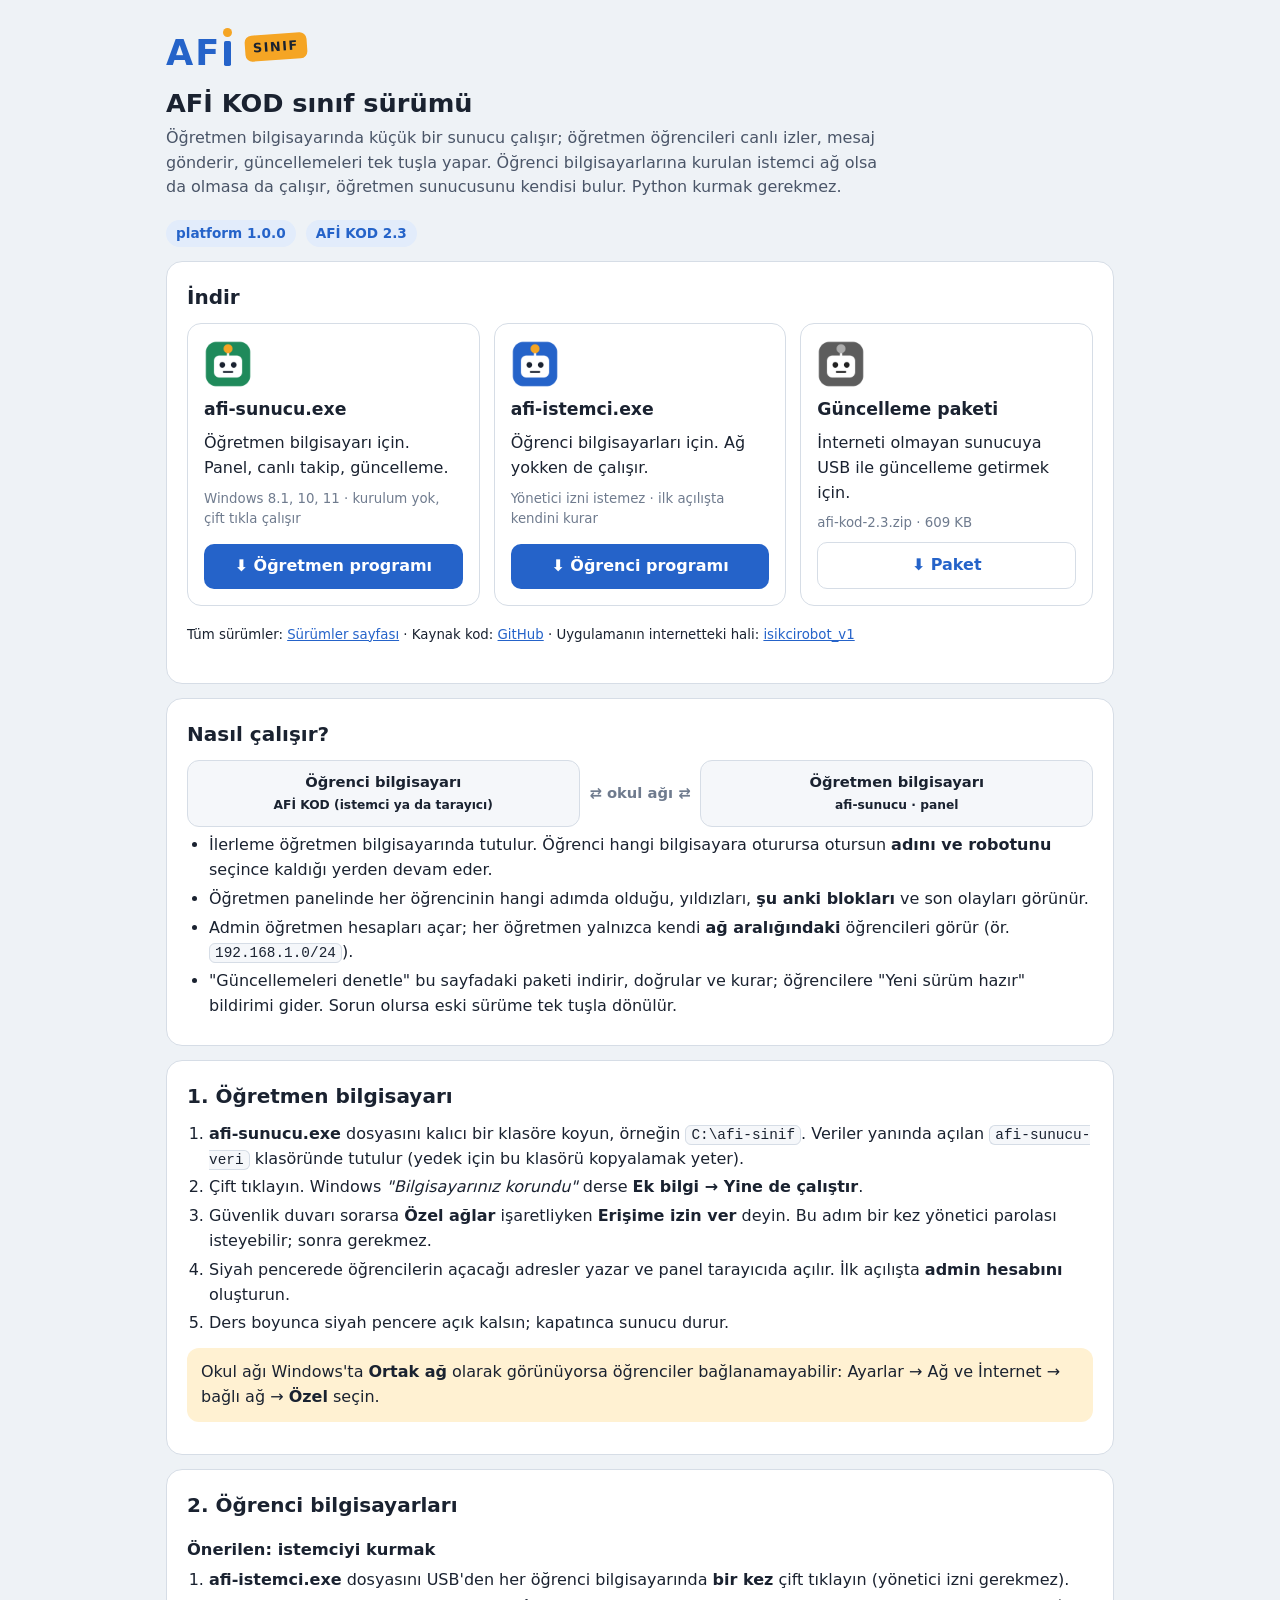
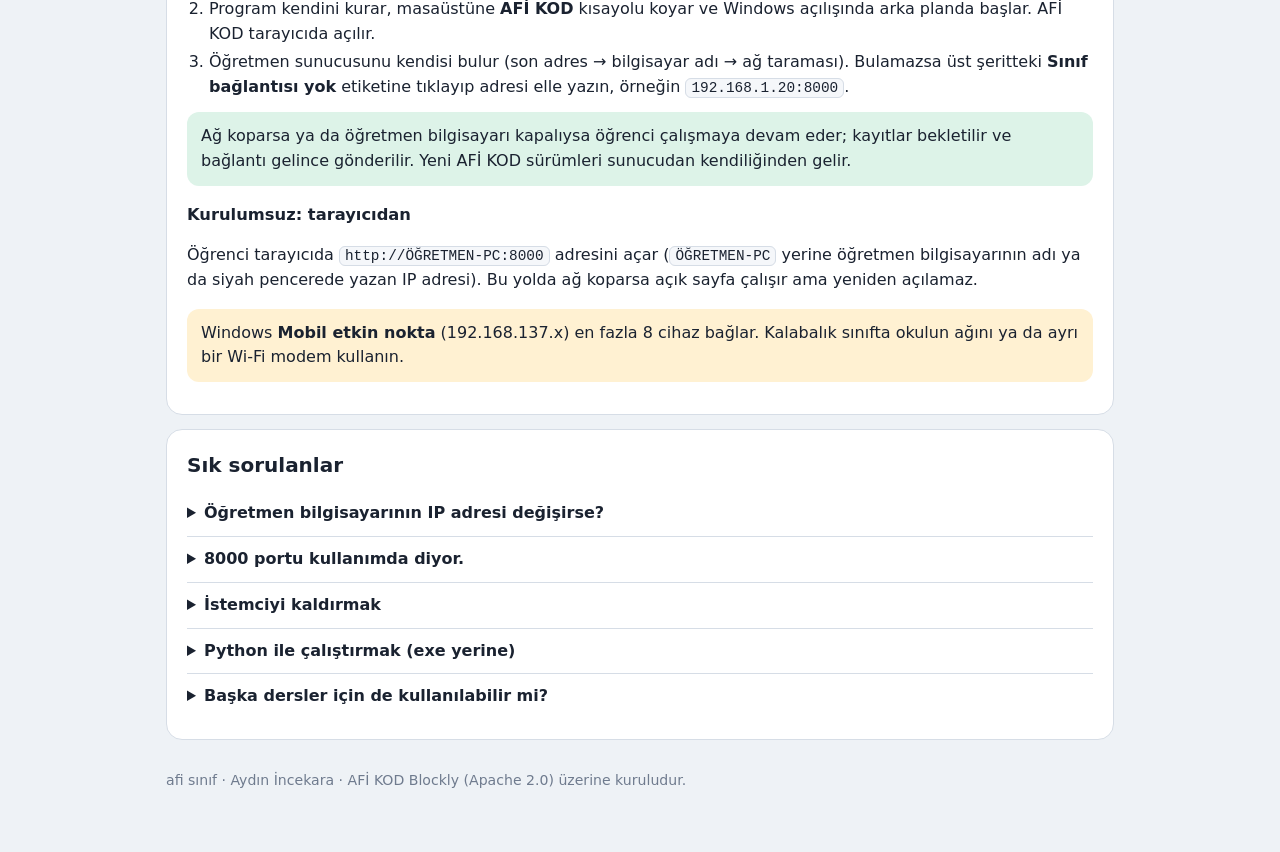
==== index.html @ 8326dc74 "afi sınıf 1.0.0: öğretmen sunucusu, öğrenci istemcisi, panel, güncelleme zinciri, exe üretimi - Sunu" ====
<!doctype html>
<html lang="tr">
<head>
<meta charset="utf-8">
<meta name="viewport" content="width=device-width,initial-scale=1">
<title>AFİ Sınıf</title>
<meta name="description" content="AFİ KOD sınıf sürümü: öğretmen bilgisayarında sunucu, öğrenci bilgisayarlarında istemci.">
<link rel="icon" href="tools/ikon/afi-istemci.png">
<style>
:root{--bg:#EEF2F6;--panel:#FFFFFF;--panel-2:#F5F7FA;--line:#D6DDE6;--ink:#1A2230;--ink-2:#4A5568;--ink-3:#6F7B8E;--accent:#2563C9;--accent-soft:#E2ECFB;--ok:#1F8A5B;--ok-soft:#DDF3E8;--lamp:#F5A524;--lamp-soft:#FFF1D2;
  --f:"Segoe UI","Nunito",system-ui,-apple-system,sans-serif;--mono:Consolas,ui-monospace,monospace;color-scheme:light}
@media (prefers-color-scheme:dark){:root:not([data-theme="light"]){--bg:#0F151E;--panel:#171F2B;--panel-2:#1D2735;--line:#2B3747;--ink:#E7EDF5;--ink-2:#B3BFCE;--ink-3:#8E9BB0;--accent:#6EA2F7;--accent-soft:#1E2E48;--ok:#4CC38A;--ok-soft:#173528;--lamp:#FFB938;--lamp-soft:#3A2F17;color-scheme:dark}}
*{box-sizing:border-box}
body{margin:0;background:var(--bg);color:var(--ink);font-family:var(--f);font-size:16px;line-height:1.55}
a{color:var(--accent)}
main{max-width:980px;margin:0 auto;padding:24px 16px 60px}
header{display:flex;align-items:center;gap:14px;flex-wrap:wrap;margin-bottom:8px}
.logo{font-weight:900;font-size:2.2rem;letter-spacing:.06em;color:var(--accent);line-height:1;display:inline-flex;align-items:flex-end;padding-top:.3em}
.logo .i{position:relative;display:inline-block;width:.19em;height:.71em;margin-left:.07em;border-radius:.05em;background:var(--accent);margin-bottom:.12em}
.logo .nokta{position:absolute;left:50%;top:-.36em;width:.27em;height:.27em;margin-left:-.135em;border-radius:50%;background:var(--lamp)}
.etiket{background:var(--lamp);color:#1A2230;border-radius:7px;padding:3px 8px;font-weight:900;font-size:.8rem;letter-spacing:.12em;transform:rotate(-4deg)}
h1{font-size:1.6rem;margin:18px 0 6px;line-height:1.25} h2{font-size:1.25rem;margin:0 0 10px} h3{font-size:1.02rem;margin:16px 0 6px}
.giris{color:var(--ink-2);max-width:720px;margin:0 0 20px}
.kart{background:var(--panel);border:1px solid var(--line);border-radius:16px;padding:20px;margin:14px 0;min-width:0}
.izgara{display:grid;grid-template-columns:repeat(auto-fit,minmax(260px,1fr));gap:14px}
.indir{display:flex;flex-direction:column;gap:8px;border:1px solid var(--line);border-radius:14px;padding:16px;background:var(--panel)}
.indir img{width:48px;height:48px}
.indir b{font-size:1.08rem}
.indir small{color:var(--ink-3)}
.dugme{display:inline-flex;align-items:center;justify-content:center;gap:6px;margin-top:auto;padding:10px 14px;border-radius:10px;background:var(--accent);color:#fff;font-weight:800;text-decoration:none}
.dugme.ince{background:transparent;color:var(--accent);border:1px solid var(--line)}
ol,ul{padding-left:22px;margin:6px 0} li{margin:4px 0}
code,kbd{font-family:var(--mono);font-size:.9em;background:var(--panel-2);border:1px solid var(--line);border-radius:6px;padding:1px 5px;overflow-wrap:anywhere}
.not{background:var(--lamp-soft);border-radius:12px;padding:12px 14px;margin:12px 0}
.ok{background:var(--ok-soft);border-radius:12px;padding:12px 14px;margin:12px 0}
.surumler{display:flex;gap:10px;flex-wrap:wrap;margin:6px 0 0}
.hap{border-radius:999px;padding:3px 10px;font-size:.85rem;font-weight:800;background:var(--accent-soft);color:var(--accent)}
.sema{display:grid;grid-template-columns:1fr auto 1fr;gap:10px;align-items:center;text-align:center;font-weight:700;font-size:.92rem}
.sema div{border:1px solid var(--line);border-radius:12px;padding:10px;background:var(--panel-2)}
.sema span{color:var(--ink-3)}
@media (max-width:620px){.sema{grid-template-columns:1fr}.sema span{transform:rotate(90deg)}}
details{border-top:1px solid var(--line);padding:10px 0} details:first-of-type{border-top:0} summary{cursor:pointer;font-weight:800}
footer{color:var(--ink-3);font-size:.88rem;margin-top:30px}
</style>
</head>
<body>
<main>
  <header><span class="logo" aria-label="AFİ">AF<span class="i"><span class="nokta"></span></span></span><span class="etiket">SINIF</span></header>
  <h1>AFİ KOD sınıf sürümü</h1>
  <p class="giris">Öğretmen bilgisayarında küçük bir sunucu çalışır; öğretmen öğrencileri canlı izler, mesaj gönderir, güncellemeleri tek tuşla yapar. Öğrenci bilgisayarlarına kurulan istemci ağ olsa da olmasa da çalışır, öğretmen sunucusunu kendisi bulur. Python kurmak gerekmez.</p>
  <div class="surumler" id="surumler"></div>

  <section class="kart">
    <h2>İndir</h2>
    <div class="izgara">
      <div class="indir"><img src="tools/ikon/afi-sunucu.png" alt=""><b>afi-sunucu.exe</b><span>Öğretmen bilgisayarı için. Panel, canlı takip, güncelleme.</span><small>Windows 8.1, 10, 11 · kurulum yok, çift tıkla çalışır</small>
        <a class="dugme" href="https://github.com/aydinincekara/isikcirobot_offline/releases/latest/download/afi-sunucu.exe">⬇ Öğretmen programı</a></div>
      <div class="indir"><img src="tools/ikon/afi-istemci.png" alt=""><b>afi-istemci.exe</b><span>Öğrenci bilgisayarları için. Ağ yokken de çalışır.</span><small>Yönetici izni istemez · ilk açılışta kendini kurar</small>
        <a class="dugme" href="https://github.com/aydinincekara/isikcirobot_offline/releases/latest/download/afi-istemci.exe">⬇ Öğrenci programı</a></div>
      <div class="indir"><img src="tools/ikon/afi-istemci.png" alt="" style="filter:grayscale(1)"><b>Güncelleme paketi</b><span>İnterneti olmayan sunucuya USB ile güncelleme getirmek için.</span><small id="paketBilgi">afi-kod paketi (.zip)</small>
        <a class="dugme ince" id="paketLink" href="version.json">⬇ Paket</a></div>
    </div>
    <p><small>Tüm sürümler: <a href="https://github.com/aydinincekara/isikcirobot_offline/releases">Sürümler sayfası</a> · Kaynak kod: <a href="https://github.com/aydinincekara/isikcirobot_offline">GitHub</a> · Uygulamanın internetteki hali: <a href="https://aydinincekara.github.io/isikcirobot_v1/">isikcirobot_v1</a></small></p>
  </section>

  <section class="kart">
    <h2>Nasıl çalışır?</h2>
    <div class="sema">
      <div>Öğrenci bilgisayarı<br><small>AFİ KOD (istemci ya da tarayıcı)</small></div><span>⇄ okul ağı ⇄</span><div>Öğretmen bilgisayarı<br><small>afi-sunucu · panel</small></div>
    </div>
    <ul>
      <li>İlerleme öğretmen bilgisayarında tutulur. Öğrenci hangi bilgisayara oturursa otursun <b>adını ve robotunu</b> seçince kaldığı yerden devam eder.</li>
      <li>Öğretmen panelinde her öğrencinin hangi adımda olduğu, yıldızları, <b>şu anki blokları</b> ve son olayları görünür.</li>
      <li>Admin öğretmen hesapları açar; her öğretmen yalnızca kendi <b>ağ aralığındaki</b> öğrencileri görür (ör. <code>192.168.1.0/24</code>).</li>
      <li>"Güncellemeleri denetle" bu sayfadaki paketi indirir, doğrular ve kurar; öğrencilere "Yeni sürüm hazır" bildirimi gider. Sorun olursa eski sürüme tek tuşla dönülür.</li>
    </ul>
  </section>

  <section class="kart">
    <h2>1. Öğretmen bilgisayarı</h2>
    <ol>
      <li><b>afi-sunucu.exe</b> dosyasını kalıcı bir klasöre koyun, örneğin <code>C:\afi-sinif</code>. Veriler yanında açılan <code>afi-sunucu-veri</code> klasöründe tutulur (yedek için bu klasörü kopyalamak yeter).</li>
      <li>Çift tıklayın. Windows <i>"Bilgisayarınız korundu"</i> derse <b>Ek bilgi → Yine de çalıştır</b>.</li>
      <li>Güvenlik duvarı sorarsa <b>Özel ağlar</b> işaretliyken <b>Erişime izin ver</b> deyin. Bu adım bir kez yönetici parolası isteyebilir; sonra gerekmez.</li>
      <li>Siyah pencerede öğrencilerin açacağı adresler yazar ve panel tarayıcıda açılır. İlk açılışta <b>admin hesabını</b> oluşturun.</li>
      <li>Ders boyunca siyah pencere açık kalsın; kapatınca sunucu durur.</li>
    </ol>
    <div class="not">Okul ağı Windows'ta <b>Ortak ağ</b> olarak görünüyorsa öğrenciler bağlanamayabilir: Ayarlar → Ağ ve İnternet → bağlı ağ → <b>Özel</b> seçin.</div>
  </section>

  <section class="kart">
    <h2>2. Öğrenci bilgisayarları</h2>
    <h3>Önerilen: istemciyi kurmak</h3>
    <ol>
      <li><b>afi-istemci.exe</b> dosyasını USB'den her öğrenci bilgisayarında <b>bir kez</b> çift tıklayın (yönetici izni gerekmez).</li>
      <li>Program kendini kurar, masaüstüne <b>AFİ KOD</b> kısayolu koyar ve Windows açılışında arka planda başlar. AFİ KOD tarayıcıda açılır.</li>
      <li>Öğretmen sunucusunu kendisi bulur (son adres → bilgisayar adı → ağ taraması). Bulamazsa üst şeritteki <b>Sınıf bağlantısı yok</b> etiketine tıklayıp adresi elle yazın, örneğin <code>192.168.1.20:8000</code>.</li>
    </ol>
    <div class="ok">Ağ koparsa ya da öğretmen bilgisayarı kapalıysa öğrenci çalışmaya devam eder; kayıtlar bekletilir ve bağlantı gelince gönderilir. Yeni AFİ KOD sürümleri sunucudan kendiliğinden gelir.</div>
    <h3>Kurulumsuz: tarayıcıdan</h3>
    <p>Öğrenci tarayıcıda <code>http://ÖĞRETMEN-PC:8000</code> adresini açar (<code>ÖĞRETMEN-PC</code> yerine öğretmen bilgisayarının adı ya da siyah pencerede yazan IP adresi). Bu yolda ağ koparsa açık sayfa çalışır ama yeniden açılamaz.</p>
    <div class="not">Windows <b>Mobil etkin nokta</b> (192.168.137.x) en fazla 8 cihaz bağlar. Kalabalık sınıfta okulun ağını ya da ayrı bir Wi-Fi modem kullanın.</div>
  </section>

  <section class="kart">
    <h2>Sık sorulanlar</h2>
    <details><summary>Öğretmen bilgisayarının IP adresi değişirse?</summary><p>İstemci sunucuyu bilgisayar adından ve ağ taramasıyla yeniden bulur. Tarayıcıdan bağlananlar için siyah pencerenin en altında bilgisayar adıyla yazılan adres değişmez.</p></details>
    <details><summary>8000 portu kullanımda diyor.</summary><p>Sunucu zaten açık olabilir. Başka port için Komut İstemi'nde (yönetici gerekmez) program klasöründe: <code>afi-sunucu.exe --port 8001</code></p></details>
    <details><summary>İstemciyi kaldırmak</summary><p>Masaüstündeki <b>AFİ KOD</b> kısayolunu ve Başlangıç klasöründeki (<kbd>Win</kbd>+<kbd>R</kbd> → <code>shell:startup</code>) <b>afi istemci</b> kısayolunu silin, bilgisayarı yeniden başlatın, sonra <code>%LOCALAPPDATA%\afi-sinif</code> klasörünü silin.</p></details>
    <details><summary>Python ile çalıştırmak (exe yerine)</summary><p>Python 3.8 veya yenisi gerekir. Kaynak kodu <a href="https://github.com/aydinincekara/isikcirobot_offline/archive/refs/heads/main.zip">zip olarak indirip</a> ayıklayın. Klasörde Komut İstemi açıp komutları <b>teker teker</b> yazın: <code>python --version</code> (sürümü gösterir; görünmezse <code>py --version</code> deneyin), ardından öğretmen bilgisayarında <code>python afi-sunucu.py</code>, öğrenci bilgisayarında <code>python afi-istemci.py</code>. Yönetici izni gerekmez.</p></details>
    <details><summary>Başka dersler için de kullanılabilir mi?</summary><p>Evet. Sunucu ve istemci "uygulama paketi" mantığıyla çalışır: her ders ayrı bir paket (zip + <code>afi-paket.json</code>) olarak eklenir ve aynı panelden izlenir.</p></details>
  </section>
  <footer>afi sınıf · Aydın İncekara · AFİ KOD Blockly (Apache 2.0) üzerine kuruludur.</footer>
</main>
<script>
fetch('version.json', { cache: 'no-store' }).then(function (r) { return r.json(); }).then(function (v) {
  var k = document.getElementById('surumler'), h = '';
  if (v.platform) h += '<span class="hap">platform ' + v.platform.surum + '</span>';
  Object.keys(v.uygulamalar || {}).forEach(function (a) { var u = v.uygulamalar[a]; h += '<span class="hap">' + u.ad + ' ' + u.surum + '</span>'; });
  k.innerHTML = h;
  var u = (v.uygulamalar || {})['afi-kod'];
  if (u) { document.getElementById('paketLink').href = u.zip; document.getElementById('paketBilgi').textContent = 'afi-kod-' + u.surum + '.zip · ' + Math.round(u.boyut / 1024) + ' KB'; }
}).catch(function () {});
</script>
</body>
</html>
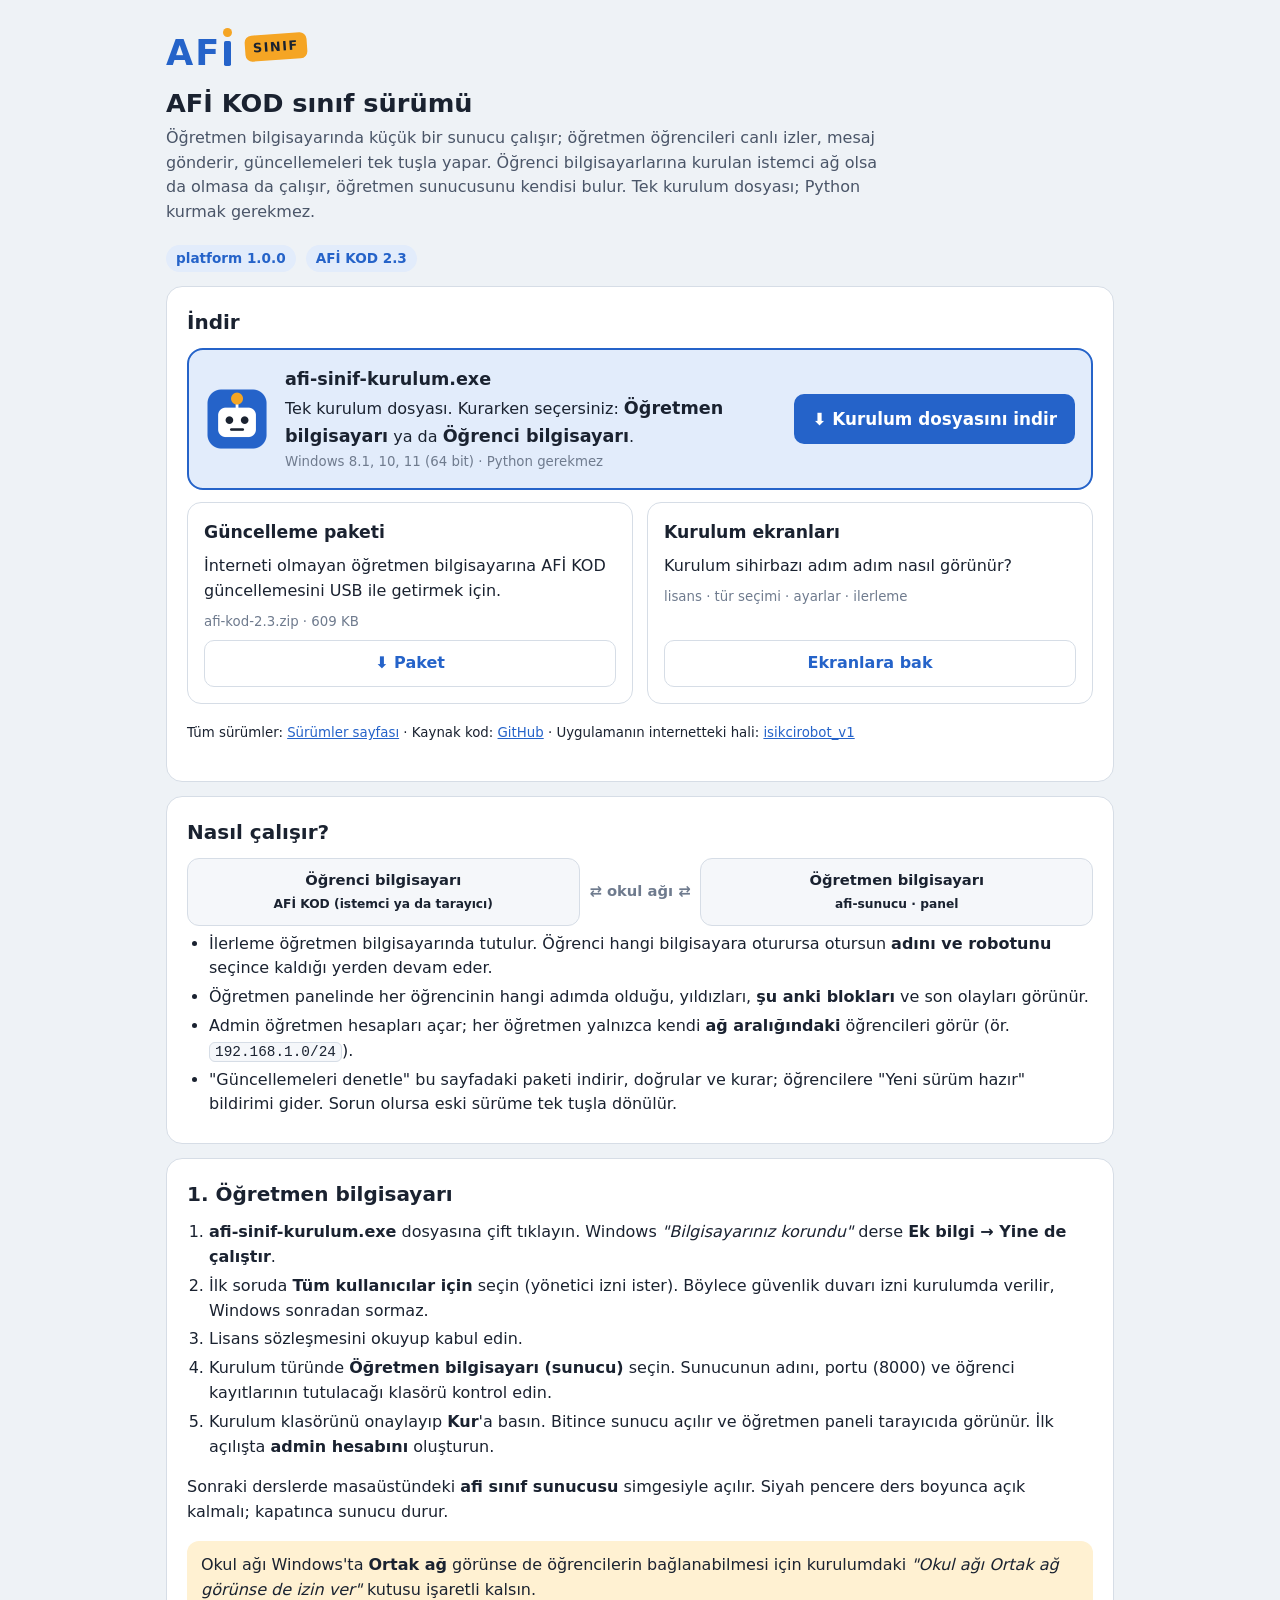
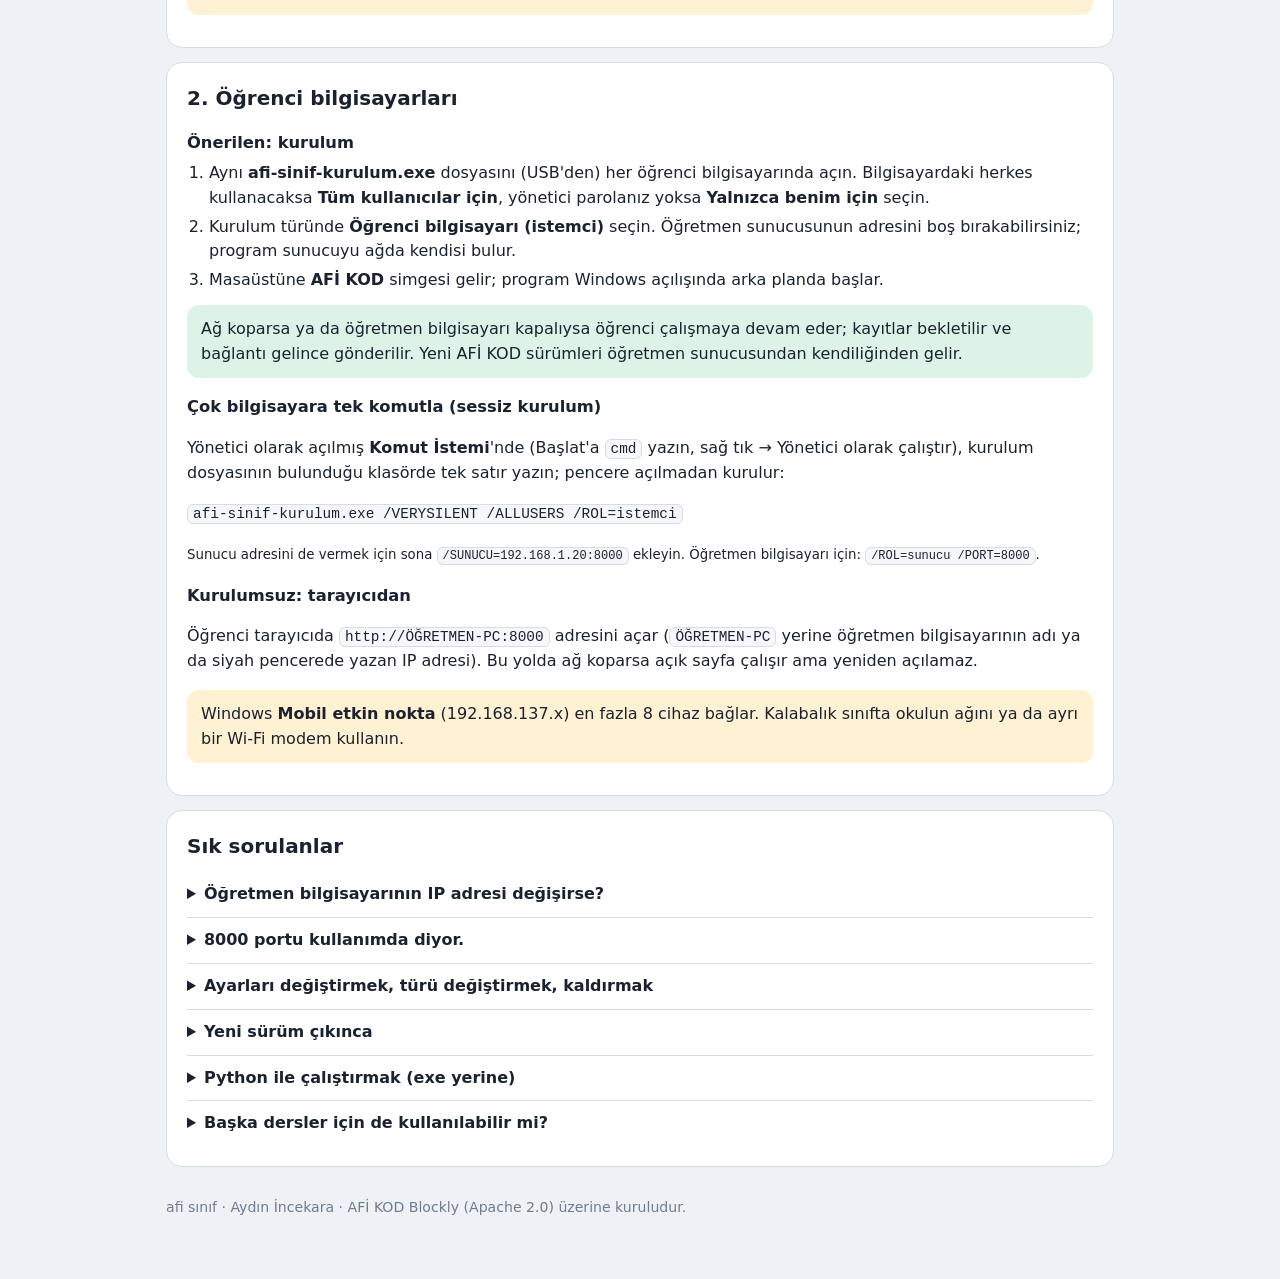
==== commit 38efa06f: "Kurulum: bitiş metni düzeni, role özel önceki seçimler, Sonraki yazısı; indirme sayfası tek kurulum " ====
--- a/index.html
+++ b/index.html
@@ -23,6 +23,9 @@
 .giris{color:var(--ink-2);max-width:720px;margin:0 0 20px}
 .kart{background:var(--panel);border:1px solid var(--line);border-radius:16px;padding:20px;margin:14px 0;min-width:0}
 .izgara{display:grid;grid-template-columns:repeat(auto-fit,minmax(260px,1fr));gap:14px}
+.buyuk-indir{display:flex;gap:16px;align-items:center;flex-wrap:wrap;border:2px solid var(--accent);border-radius:16px;padding:16px;background:var(--accent-soft)}
+.buyuk-indir img{width:64px;height:64px}.buyuk-indir div{flex:1 1 260px;display:flex;flex-direction:column;gap:2px}.buyuk-indir b{font-size:1.1rem}.buyuk-indir small{color:var(--ink-3)}
+.buyuk-indir .dugme{margin-top:0;font-size:1.05rem;padding:12px 18px}
 .indir{display:flex;flex-direction:column;gap:8px;border:1px solid var(--line);border-radius:14px;padding:16px;background:var(--panel)}
 .indir img{width:48px;height:48px}
 .indir b{font-size:1.08rem}
@@ -47,18 +50,21 @@
 <main>
   <header><span class="logo" aria-label="AFİ">AF<span class="i"><span class="nokta"></span></span></span><span class="etiket">SINIF</span></header>
   <h1>AFİ KOD sınıf sürümü</h1>
-  <p class="giris">Öğretmen bilgisayarında küçük bir sunucu çalışır; öğretmen öğrencileri canlı izler, mesaj gönderir, güncellemeleri tek tuşla yapar. Öğrenci bilgisayarlarına kurulan istemci ağ olsa da olmasa da çalışır, öğretmen sunucusunu kendisi bulur. Python kurmak gerekmez.</p>
+  <p class="giris">Öğretmen bilgisayarında küçük bir sunucu çalışır; öğretmen öğrencileri canlı izler, mesaj gönderir, güncellemeleri tek tuşla yapar. Öğrenci bilgisayarlarına kurulan istemci ağ olsa da olmasa da çalışır, öğretmen sunucusunu kendisi bulur. Tek kurulum dosyası; Python kurmak gerekmez.</p>
   <div class="surumler" id="surumler"></div>
 
   <section class="kart">
     <h2>İndir</h2>
-    <div class="izgara">
-      <div class="indir"><img src="tools/ikon/afi-sunucu.png" alt=""><b>afi-sunucu.exe</b><span>Öğretmen bilgisayarı için. Panel, canlı takip, güncelleme.</span><small>Windows 8.1, 10, 11 · kurulum yok, çift tıkla çalışır</small>
-        <a class="dugme" href="https://github.com/aydinincekara/isikcirobot_offline/releases/latest/download/afi-sunucu.exe">⬇ Öğretmen programı</a></div>
-      <div class="indir"><img src="tools/ikon/afi-istemci.png" alt=""><b>afi-istemci.exe</b><span>Öğrenci bilgisayarları için. Ağ yokken de çalışır.</span><small>Yönetici izni istemez · ilk açılışta kendini kurar</small>
-        <a class="dugme" href="https://github.com/aydinincekara/isikcirobot_offline/releases/latest/download/afi-istemci.exe">⬇ Öğrenci programı</a></div>
-      <div class="indir"><img src="tools/ikon/afi-istemci.png" alt="" style="filter:grayscale(1)"><b>Güncelleme paketi</b><span>İnterneti olmayan sunucuya USB ile güncelleme getirmek için.</span><small id="paketBilgi">afi-kod paketi (.zip)</small>
+    <div class="buyuk-indir">
+      <img src="tools/ikon/afi-istemci.png" alt="">
+      <div><b>afi-sinif-kurulum.exe</b><span>Tek kurulum dosyası. Kurarken seçersiniz: <b>Öğretmen bilgisayarı</b> ya da <b>Öğrenci bilgisayarı</b>.</span><small>Windows 8.1, 10, 11 (64 bit) · Python gerekmez</small></div>
+      <a class="dugme" href="https://github.com/aydinincekara/isikcirobot_offline/releases/latest/download/afi-sinif-kurulum.exe">⬇ Kurulum dosyasını indir</a>
+    </div>
+    <div class="izgara" style="margin-top:12px">
+      <div class="indir"><b>Güncelleme paketi</b><span>İnterneti olmayan öğretmen bilgisayarına AFİ KOD güncellemesini USB ile getirmek için.</span><small id="paketBilgi">afi-kod paketi (.zip)</small>
         <a class="dugme ince" id="paketLink" href="version.json">⬇ Paket</a></div>
+      <div class="indir"><b>Kurulum ekranları</b><span>Kurulum sihirbazı adım adım nasıl görünür?</span><small>lisans · tür seçimi · ayarlar · ilerleme</small>
+        <a class="dugme ince" href="https://github.com/aydinincekara/isikcirobot_offline/tree/ekranlar/ekranlar">Ekranlara bak</a></div>
     </div>
     <p><small>Tüm sürümler: <a href="https://github.com/aydinincekara/isikcirobot_offline/releases">Sürümler sayfası</a> · Kaynak kod: <a href="https://github.com/aydinincekara/isikcirobot_offline">GitHub</a> · Uygulamanın internetteki hali: <a href="https://aydinincekara.github.io/isikcirobot_v1/">isikcirobot_v1</a></small></p>
   </section>
@@ -79,24 +85,29 @@
   <section class="kart">
     <h2>1. Öğretmen bilgisayarı</h2>
     <ol>
-      <li><b>afi-sunucu.exe</b> dosyasını kalıcı bir klasöre koyun, örneğin <code>C:\afi-sinif</code>. Veriler yanında açılan <code>afi-sunucu-veri</code> klasöründe tutulur (yedek için bu klasörü kopyalamak yeter).</li>
-      <li>Çift tıklayın. Windows <i>"Bilgisayarınız korundu"</i> derse <b>Ek bilgi → Yine de çalıştır</b>.</li>
-      <li>Güvenlik duvarı sorarsa <b>Özel ağlar</b> işaretliyken <b>Erişime izin ver</b> deyin. Bu adım bir kez yönetici parolası isteyebilir; sonra gerekmez.</li>
-      <li>Siyah pencerede öğrencilerin açacağı adresler yazar ve panel tarayıcıda açılır. İlk açılışta <b>admin hesabını</b> oluşturun.</li>
-      <li>Ders boyunca siyah pencere açık kalsın; kapatınca sunucu durur.</li>
+      <li><b>afi-sinif-kurulum.exe</b> dosyasına çift tıklayın. Windows <i>"Bilgisayarınız korundu"</i> derse <b>Ek bilgi → Yine de çalıştır</b>.</li>
+      <li>İlk soruda <b>Tüm kullanıcılar için</b> seçin (yönetici izni ister). Böylece güvenlik duvarı izni kurulumda verilir, Windows sonradan sormaz.</li>
+      <li>Lisans sözleşmesini okuyup kabul edin.</li>
+      <li>Kurulum türünde <b>Öğretmen bilgisayarı (sunucu)</b> seçin. Sunucunun adını, portu (8000) ve öğrenci kayıtlarının tutulacağı klasörü kontrol edin.</li>
+      <li>Kurulum klasörünü onaylayıp <b>Kur</b>'a basın. Bitince sunucu açılır ve öğretmen paneli tarayıcıda görünür. İlk açılışta <b>admin hesabını</b> oluşturun.</li>
     </ol>
-    <div class="not">Okul ağı Windows'ta <b>Ortak ağ</b> olarak görünüyorsa öğrenciler bağlanamayabilir: Ayarlar → Ağ ve İnternet → bağlı ağ → <b>Özel</b> seçin.</div>
+    <p>Sonraki derslerde masaüstündeki <b>afi sınıf sunucusu</b> simgesiyle açılır. Siyah pencere ders boyunca açık kalmalı; kapatınca sunucu durur.</p>
+    <div class="not">Okul ağı Windows'ta <b>Ortak ağ</b> görünse de öğrencilerin bağlanabilmesi için kurulumdaki <i>"Okul ağı Ortak ağ görünse de izin ver"</i> kutusu işaretli kalsın.</div>
   </section>
 
   <section class="kart">
     <h2>2. Öğrenci bilgisayarları</h2>
-    <h3>Önerilen: istemciyi kurmak</h3>
+    <h3>Önerilen: kurulum</h3>
     <ol>
-      <li><b>afi-istemci.exe</b> dosyasını USB'den her öğrenci bilgisayarında <b>bir kez</b> çift tıklayın (yönetici izni gerekmez).</li>
-      <li>Program kendini kurar, masaüstüne <b>AFİ KOD</b> kısayolu koyar ve Windows açılışında arka planda başlar. AFİ KOD tarayıcıda açılır.</li>
-      <li>Öğretmen sunucusunu kendisi bulur (son adres → bilgisayar adı → ağ taraması). Bulamazsa üst şeritteki <b>Sınıf bağlantısı yok</b> etiketine tıklayıp adresi elle yazın, örneğin <code>192.168.1.20:8000</code>.</li>
+      <li>Aynı <b>afi-sinif-kurulum.exe</b> dosyasını (USB'den) her öğrenci bilgisayarında açın. Bilgisayardaki herkes kullanacaksa <b>Tüm kullanıcılar için</b>, yönetici parolanız yoksa <b>Yalnızca benim için</b> seçin.</li>
+      <li>Kurulum türünde <b>Öğrenci bilgisayarı (istemci)</b> seçin. Öğretmen sunucusunun adresini boş bırakabilirsiniz; program sunucuyu ağda kendisi bulur.</li>
+      <li>Masaüstüne <b>AFİ KOD</b> simgesi gelir; program Windows açılışında arka planda başlar.</li>
     </ol>
-    <div class="ok">Ağ koparsa ya da öğretmen bilgisayarı kapalıysa öğrenci çalışmaya devam eder; kayıtlar bekletilir ve bağlantı gelince gönderilir. Yeni AFİ KOD sürümleri sunucudan kendiliğinden gelir.</div>
+    <div class="ok">Ağ koparsa ya da öğretmen bilgisayarı kapalıysa öğrenci çalışmaya devam eder; kayıtlar bekletilir ve bağlantı gelince gönderilir. Yeni AFİ KOD sürümleri öğretmen sunucusundan kendiliğinden gelir.</div>
+    <h3>Çok bilgisayara tek komutla (sessiz kurulum)</h3>
+    <p>Yönetici olarak açılmış <b>Komut İstemi</b>'nde (Başlat'a <code>cmd</code> yazın, sağ tık → Yönetici olarak çalıştır), kurulum dosyasının bulunduğu klasörde tek satır yazın; pencere açılmadan kurulur:</p>
+    <p><code>afi-sinif-kurulum.exe /VERYSILENT /ALLUSERS /ROL=istemci</code></p>
+    <p><small>Sunucu adresini de vermek için sona <code>/SUNUCU=192.168.1.20:8000</code> ekleyin. Öğretmen bilgisayarı için: <code>/ROL=sunucu /PORT=8000</code>.</small></p>
     <h3>Kurulumsuz: tarayıcıdan</h3>
     <p>Öğrenci tarayıcıda <code>http://ÖĞRETMEN-PC:8000</code> adresini açar (<code>ÖĞRETMEN-PC</code> yerine öğretmen bilgisayarının adı ya da siyah pencerede yazan IP adresi). Bu yolda ağ koparsa açık sayfa çalışır ama yeniden açılamaz.</p>
     <div class="not">Windows <b>Mobil etkin nokta</b> (192.168.137.x) en fazla 8 cihaz bağlar. Kalabalık sınıfta okulun ağını ya da ayrı bir Wi-Fi modem kullanın.</div>
@@ -106,7 +117,8 @@
     <h2>Sık sorulanlar</h2>
     <details><summary>Öğretmen bilgisayarının IP adresi değişirse?</summary><p>İstemci sunucuyu bilgisayar adından ve ağ taramasıyla yeniden bulur. Tarayıcıdan bağlananlar için siyah pencerenin en altında bilgisayar adıyla yazılan adres değişmez.</p></details>
     <details><summary>8000 portu kullanımda diyor.</summary><p>Sunucu zaten açık olabilir. Başka port için Komut İstemi'nde (yönetici gerekmez) program klasöründe: <code>afi-sunucu.exe --port 8001</code></p></details>
-    <details><summary>İstemciyi kaldırmak</summary><p>Masaüstündeki <b>AFİ KOD</b> kısayolunu ve Başlangıç klasöründeki (<kbd>Win</kbd>+<kbd>R</kbd> → <code>shell:startup</code>) <b>afi istemci</b> kısayolunu silin, bilgisayarı yeniden başlatın, sonra <code>%LOCALAPPDATA%\afi-sinif</code> klasörünü silin.</p></details>
+    <details><summary>Ayarları değiştirmek, türü değiştirmek, kaldırmak</summary><p>Kurulum dosyasını yeniden açın: <i>"afi sınıf bu bilgisayarda kurulu"</i> sayfasında <b>Güncelle ya da ayarları / kurulum türünü değiştir</b> ya da <b>Kaldır</b> seçin. Kaldırmak için Denetim Masası → Programlar da kullanılabilir. Öğrenci kayıtları ayrıca sorulmadan silinmez.</p></details>
+    <details><summary>Yeni sürüm çıkınca</summary><p>AFİ KOD içeriği öğretmen panelindeki <b>Güncellemeleri denetle</b> ile gelir; öğrenci bilgisayarları yeni içeriği sunucudan kendileri alır. Programın kendisi (afi sınıf) için yeni kurulum dosyasını aynı şekilde çalıştırın; ayarlar ve kayıtlar korunur.</p></details>
     <details><summary>Python ile çalıştırmak (exe yerine)</summary><p>Python 3.8 veya yenisi gerekir. Kaynak kodu <a href="https://github.com/aydinincekara/isikcirobot_offline/archive/refs/heads/main.zip">zip olarak indirip</a> ayıklayın. Klasörde Komut İstemi açıp komutları <b>teker teker</b> yazın: <code>python --version</code> (sürümü gösterir; görünmezse <code>py --version</code> deneyin), ardından öğretmen bilgisayarında <code>python afi-sunucu.py</code>, öğrenci bilgisayarında <code>python afi-istemci.py</code>. Yönetici izni gerekmez.</p></details>
     <details><summary>Başka dersler için de kullanılabilir mi?</summary><p>Evet. Sunucu ve istemci "uygulama paketi" mantığıyla çalışır: her ders ayrı bir paket (zip + <code>afi-paket.json</code>) olarak eklenir ve aynı panelden izlenir.</p></details>
   </section>
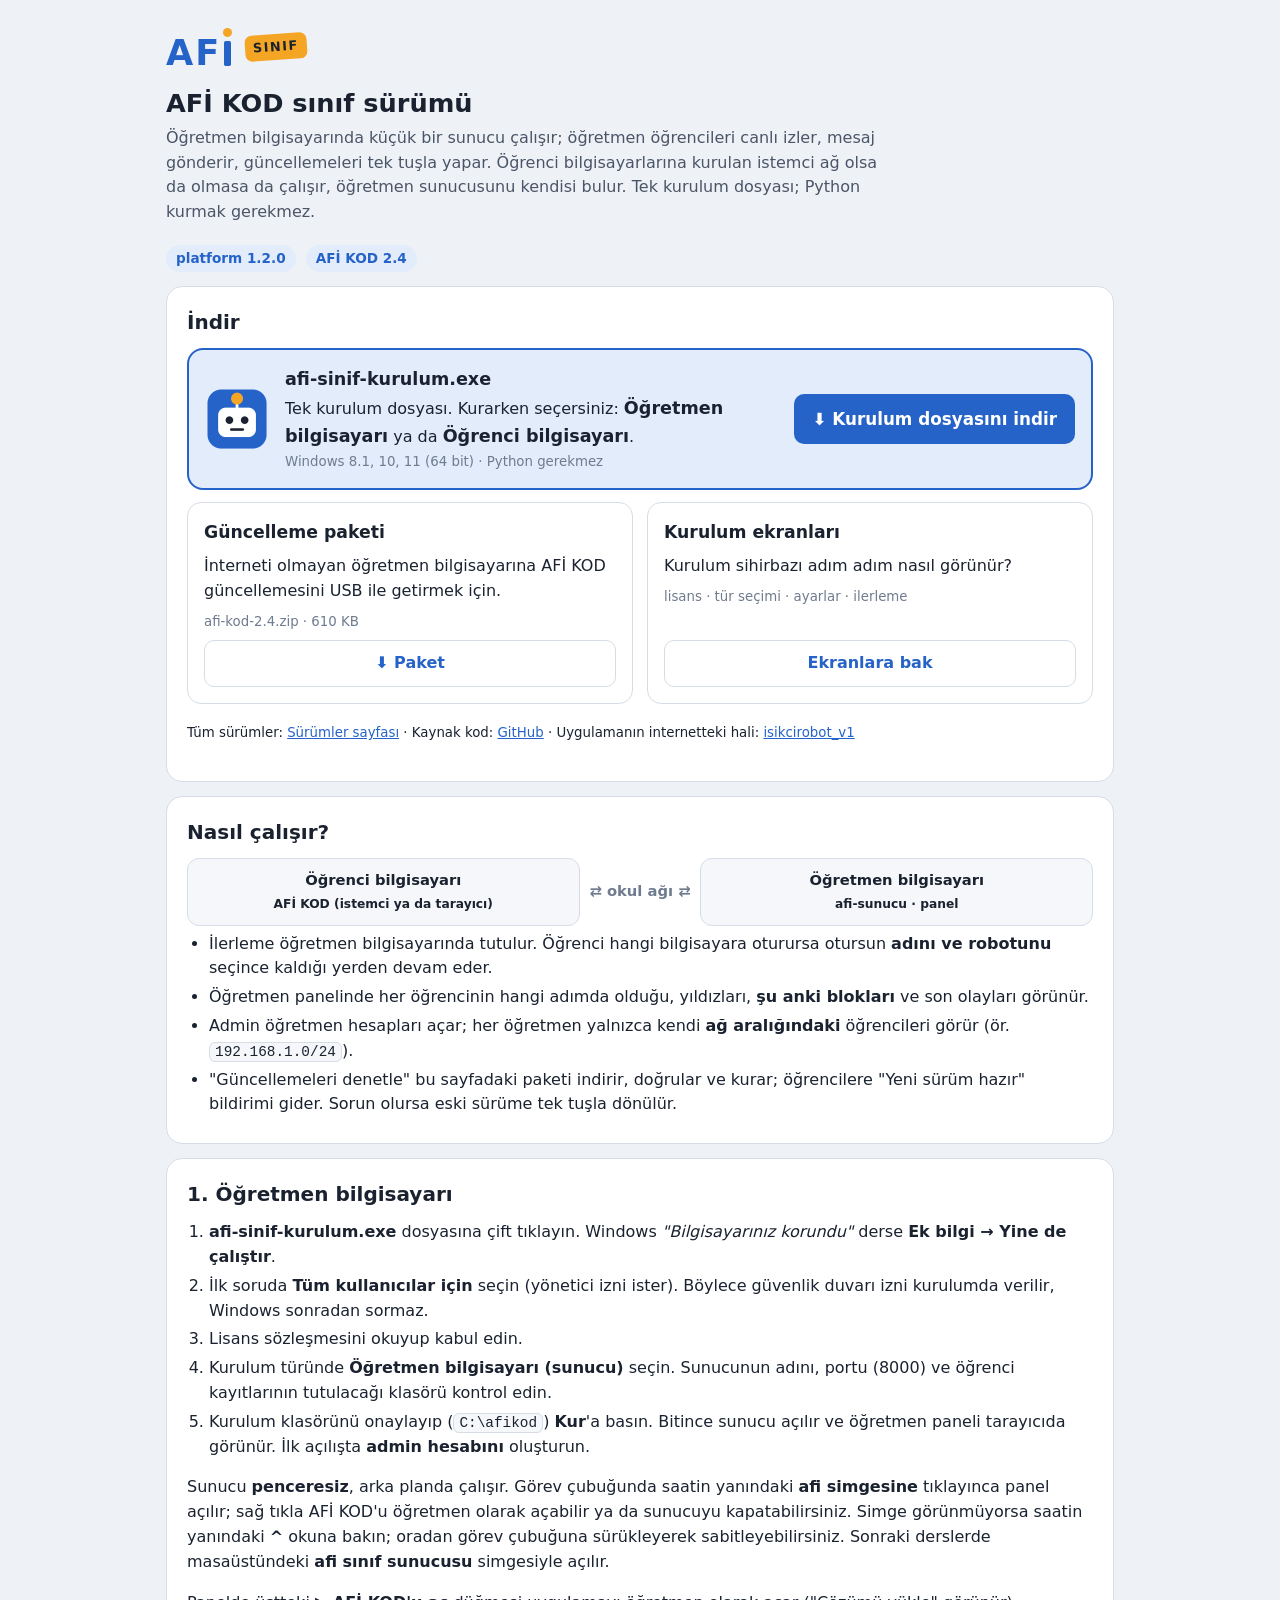
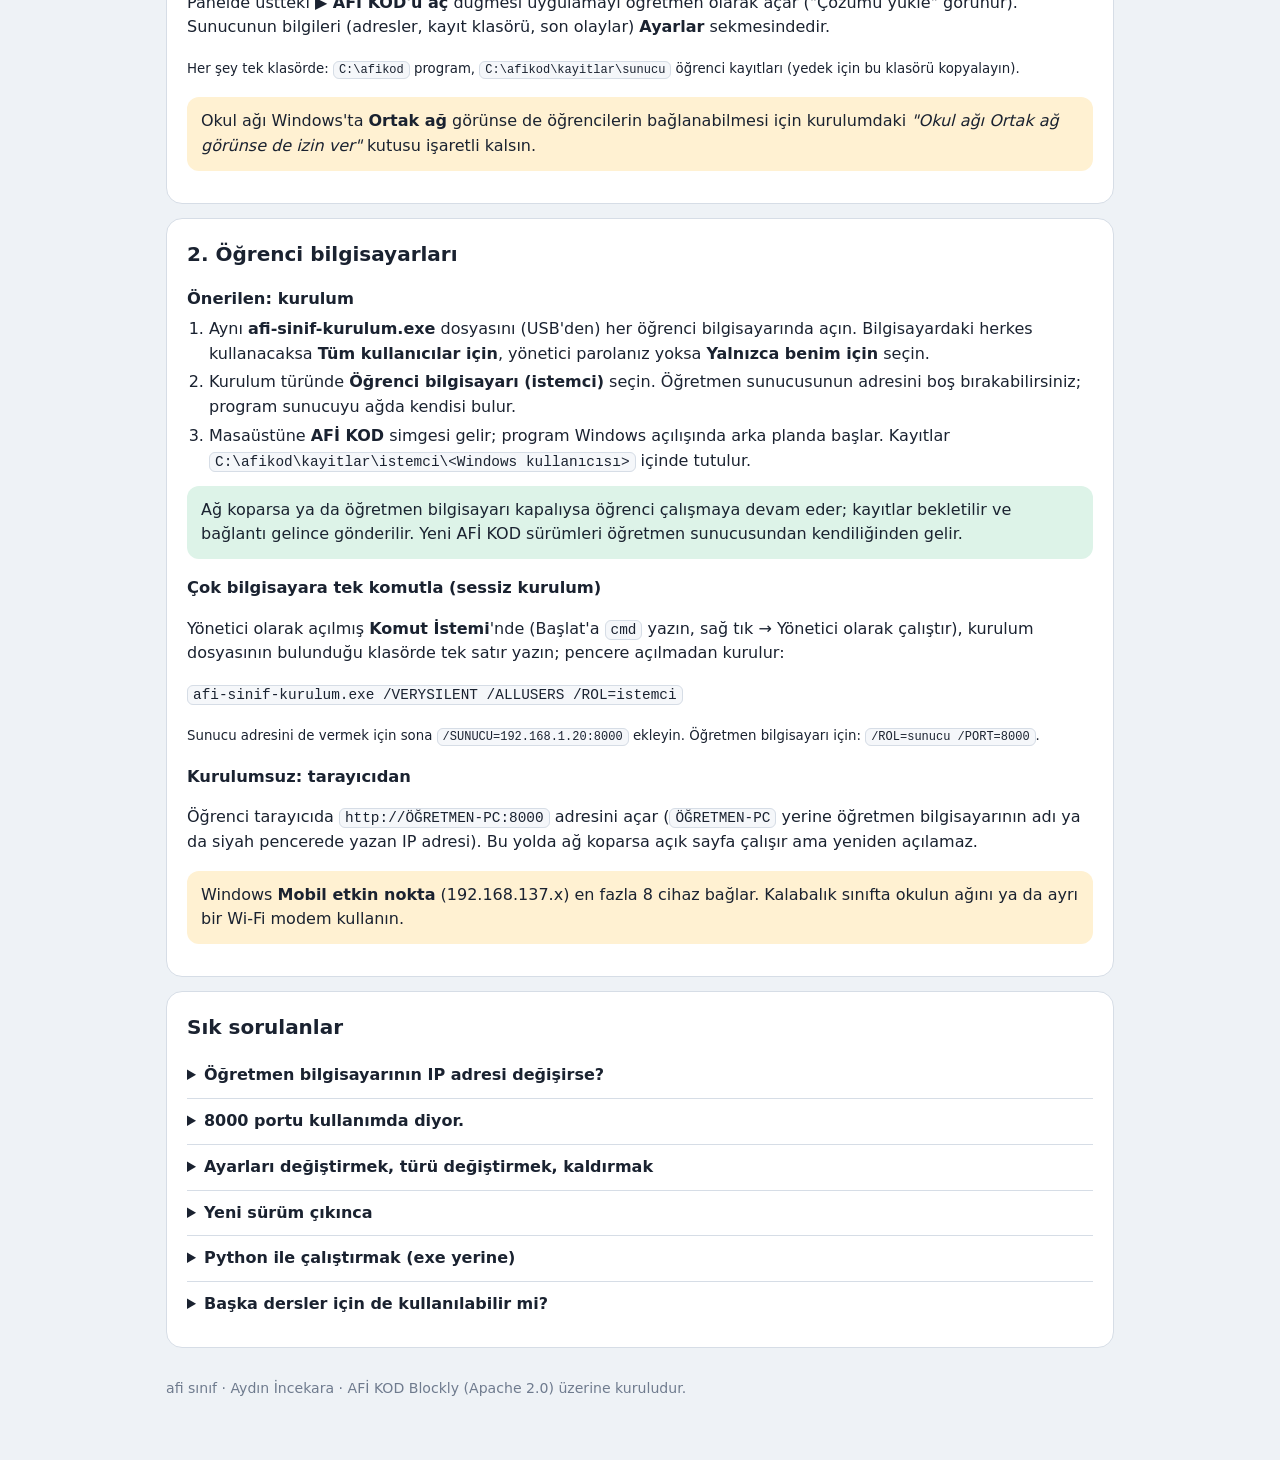
==== commit d2439b01: "Kurulum denemesine simge kontrolü; indirme sayfası ve BENIOKU: C:\afikod, penceresiz sunucu, AFİ KOD" ====
--- a/index.html
+++ b/index.html
@@ -89,9 +89,11 @@
       <li>İlk soruda <b>Tüm kullanıcılar için</b> seçin (yönetici izni ister). Böylece güvenlik duvarı izni kurulumda verilir, Windows sonradan sormaz.</li>
       <li>Lisans sözleşmesini okuyup kabul edin.</li>
       <li>Kurulum türünde <b>Öğretmen bilgisayarı (sunucu)</b> seçin. Sunucunun adını, portu (8000) ve öğrenci kayıtlarının tutulacağı klasörü kontrol edin.</li>
-      <li>Kurulum klasörünü onaylayıp <b>Kur</b>'a basın. Bitince sunucu açılır ve öğretmen paneli tarayıcıda görünür. İlk açılışta <b>admin hesabını</b> oluşturun.</li>
+      <li>Kurulum klasörünü onaylayıp (<code>C:\afikod</code>) <b>Kur</b>'a basın. Bitince sunucu açılır ve öğretmen paneli tarayıcıda görünür. İlk açılışta <b>admin hesabını</b> oluşturun.</li>
     </ol>
-    <p>Sonraki derslerde masaüstündeki <b>afi sınıf sunucusu</b> simgesiyle açılır. Siyah pencere ders boyunca açık kalmalı; kapatınca sunucu durur.</p>
+    <p>Sunucu <b>penceresiz</b>, arka planda çalışır. Görev çubuğunda saatin yanındaki <b>afi simgesine</b> tıklayınca panel açılır; sağ tıkla AFİ KOD'u öğretmen olarak açabilir ya da sunucuyu kapatabilirsiniz. Simge görünmüyorsa saatin yanındaki <b>^</b> okuna bakın; oradan görev çubuğuna sürükleyerek sabitleyebilirsiniz. Sonraki derslerde masaüstündeki <b>afi sınıf sunucusu</b> simgesiyle açılır.</p>
+    <p>Panelde üstteki <b>▶ AFİ KOD'u aç</b> düğmesi uygulamayı öğretmen olarak açar ("Çözümü yükle" görünür). Sunucunun bilgileri (adresler, kayıt klasörü, son olaylar) <b>Ayarlar</b> sekmesindedir.</p>
+    <p><small>Her şey tek klasörde: <code>C:\afikod</code> program, <code>C:\afikod\kayitlar\sunucu</code> öğrenci kayıtları (yedek için bu klasörü kopyalayın).</small></p>
     <div class="not">Okul ağı Windows'ta <b>Ortak ağ</b> görünse de öğrencilerin bağlanabilmesi için kurulumdaki <i>"Okul ağı Ortak ağ görünse de izin ver"</i> kutusu işaretli kalsın.</div>
   </section>
 
@@ -101,7 +103,7 @@
     <ol>
       <li>Aynı <b>afi-sinif-kurulum.exe</b> dosyasını (USB'den) her öğrenci bilgisayarında açın. Bilgisayardaki herkes kullanacaksa <b>Tüm kullanıcılar için</b>, yönetici parolanız yoksa <b>Yalnızca benim için</b> seçin.</li>
       <li>Kurulum türünde <b>Öğrenci bilgisayarı (istemci)</b> seçin. Öğretmen sunucusunun adresini boş bırakabilirsiniz; program sunucuyu ağda kendisi bulur.</li>
-      <li>Masaüstüne <b>AFİ KOD</b> simgesi gelir; program Windows açılışında arka planda başlar.</li>
+      <li>Masaüstüne <b>AFİ KOD</b> simgesi gelir; program Windows açılışında arka planda başlar. Kayıtlar <code>C:\afikod\kayitlar\istemci\&lt;Windows kullanıcısı&gt;</code> içinde tutulur.</li>
     </ol>
     <div class="ok">Ağ koparsa ya da öğretmen bilgisayarı kapalıysa öğrenci çalışmaya devam eder; kayıtlar bekletilir ve bağlantı gelince gönderilir. Yeni AFİ KOD sürümleri öğretmen sunucusundan kendiliğinden gelir.</div>
     <h3>Çok bilgisayara tek komutla (sessiz kurulum)</h3>
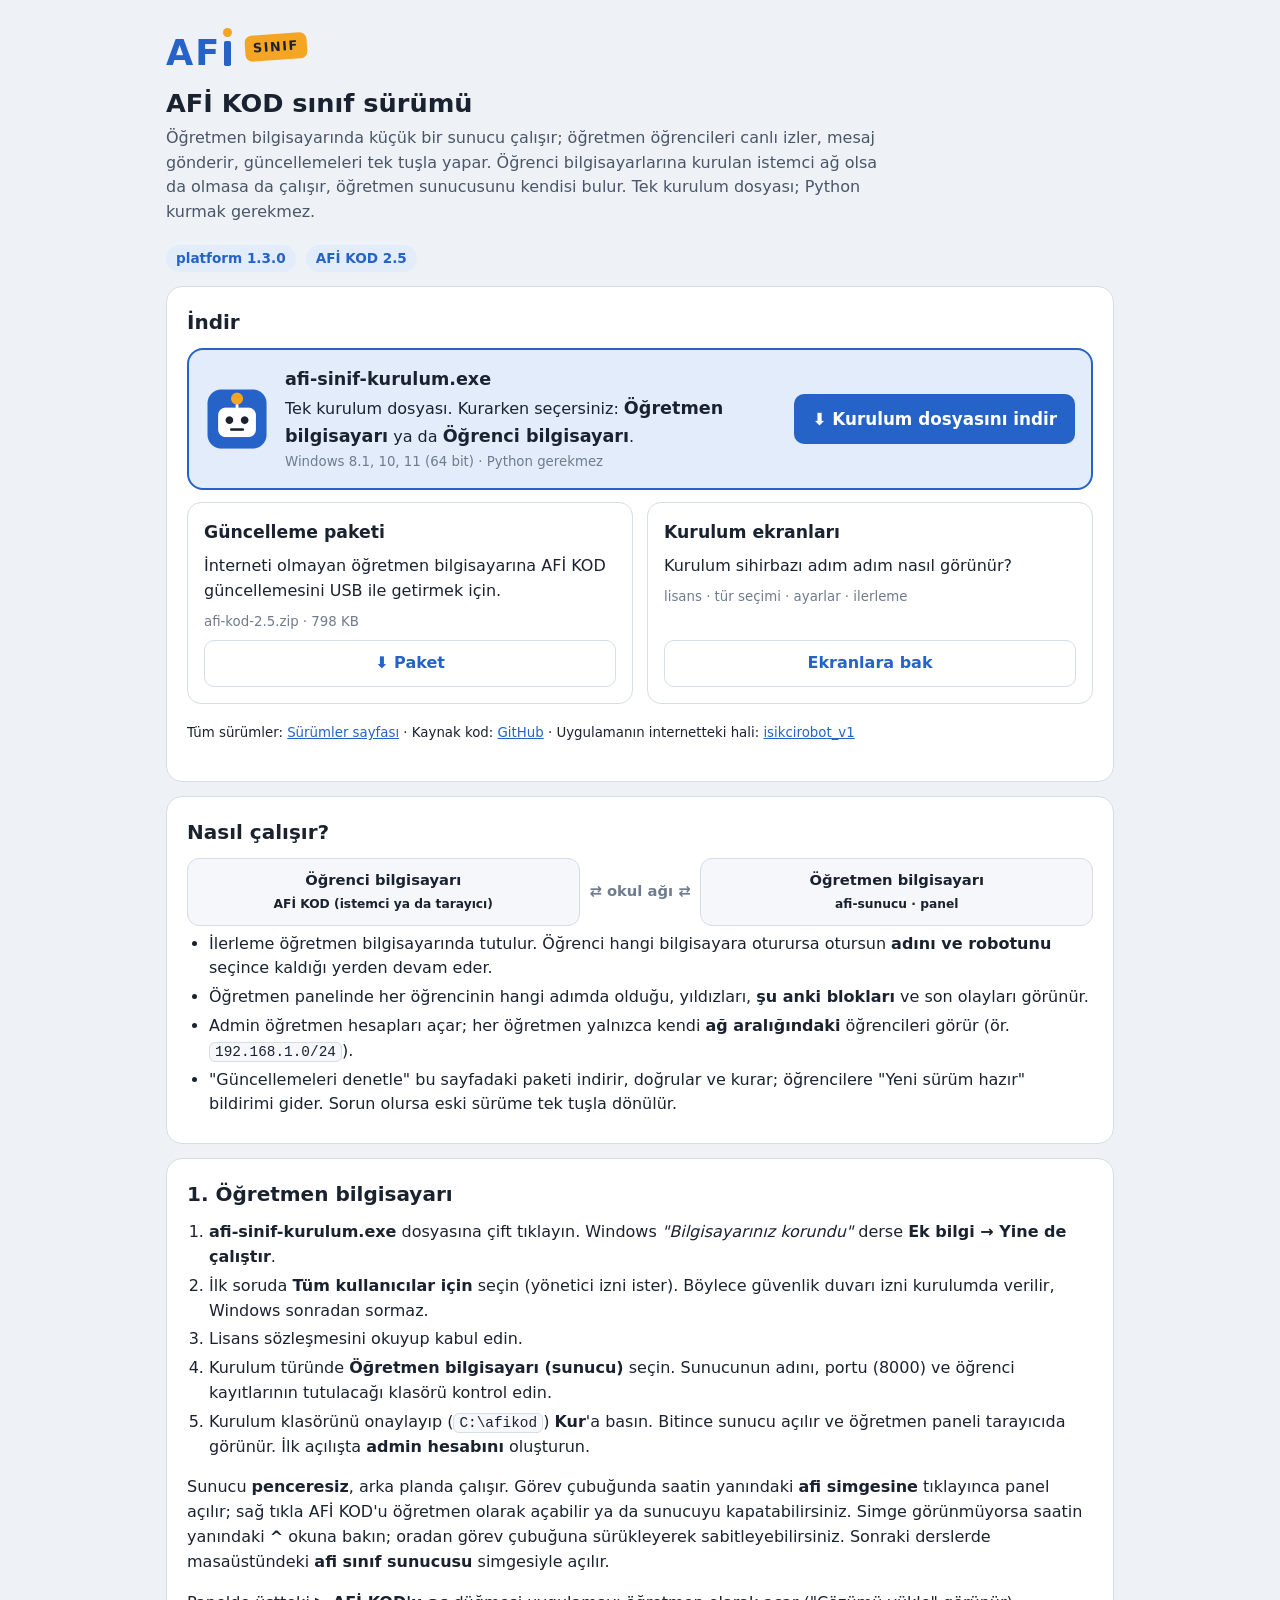
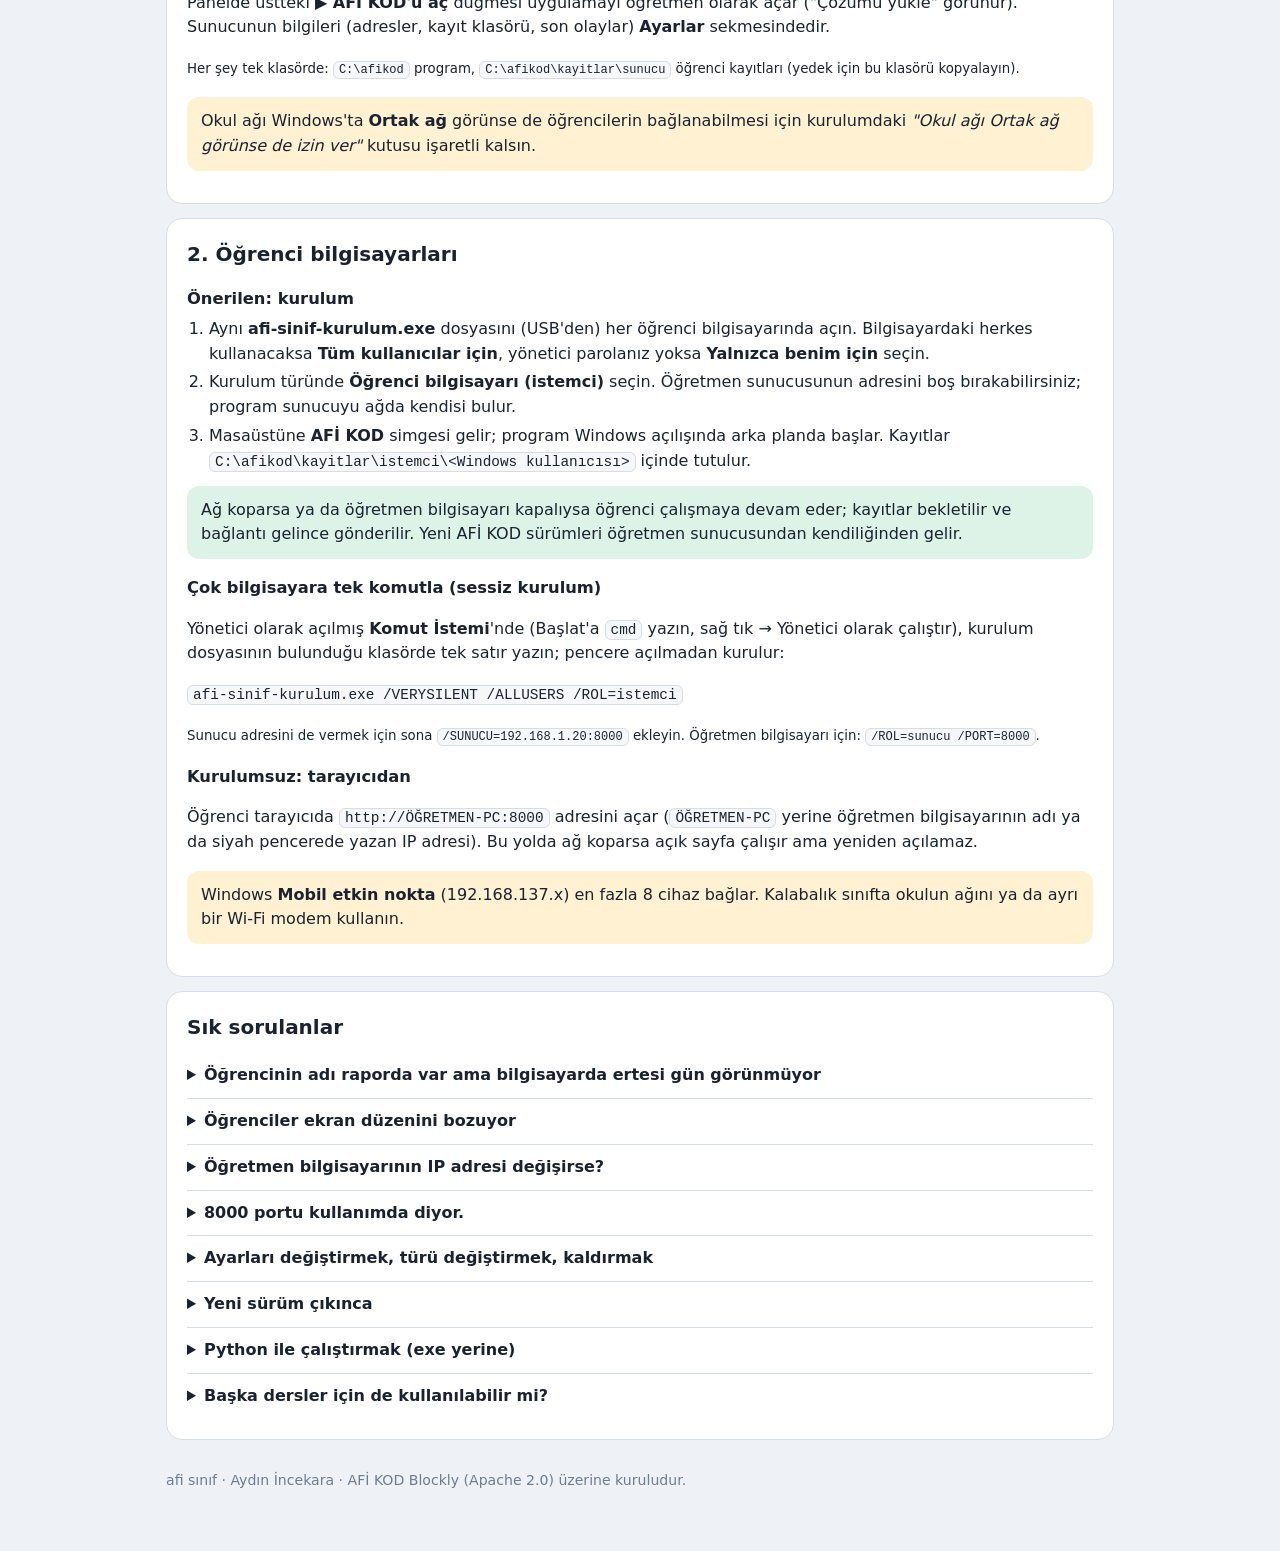
==== commit 11131b8b: "afi sınıf 1.3.0 ve AFİ KOD 2.5: öğrenci numaraları, Öğrenciler ve Rapor sekmeleri, uzaktan ses ve te" ====
--- a/index.html
+++ b/index.html
@@ -117,6 +117,8 @@
 
   <section class="kart">
     <h2>Sık sorulanlar</h2>
+    <details><summary>Öğrencinin adı raporda var ama bilgisayarda ertesi gün görünmüyor</summary><p>Kayıt öğretmen bilgisayarında durur; kaybolan, öğrenci bilgisayarındaki tarayıcı listesidir. Nedeni genellikle temizlik/dondurma programı (Deep Freeze vb.), tarayıcının "kapanınca temizle" ayarı ya da öğrencinin sunucuyu başka bir adresten açmasıdır (tarayıcı her adres için ayrı liste tutar). AFİ KOD 2.5'te öğrenci <b>numarasıyla</b> girer ya da "Bu bilgisayarda daha önce girenler" listesinden adını seçer; kaydı sunucudan gelir. Kalıcı çözüm: Öğrenciler sekmesinde herkese numara verip girişi "Yalnızca numarayla" yapın.</p></details>
+    <details><summary>Öğrenciler ekran düzenini bozuyor</summary><p>AFİ KOD'da yerleşim menüsünün yanındaki <b>↺</b> düğmesi her şeyi (genişlikler, yükseklik, yazı boyutu, yakınlaştırma) varsayılana döndürür. Panelde <b>Bilgisayarlar → Ekran düzenini sıfırla</b> herkeste aynı anda yapar. 2.5'te düzen her öğrenciye ayrıdır; bir öğrencinin düzeni sonrakine geçmez.</p></details>
     <details><summary>Öğretmen bilgisayarının IP adresi değişirse?</summary><p>İstemci sunucuyu bilgisayar adından ve ağ taramasıyla yeniden bulur. Tarayıcıdan bağlananlar için siyah pencerenin en altında bilgisayar adıyla yazılan adres değişmez.</p></details>
     <details><summary>8000 portu kullanımda diyor.</summary><p>Sunucu zaten açık olabilir. Başka port için Komut İstemi'nde (yönetici gerekmez) program klasöründe: <code>afi-sunucu.exe --port 8001</code></p></details>
     <details><summary>Ayarları değiştirmek, türü değiştirmek, kaldırmak</summary><p>Kurulum dosyasını yeniden açın: <i>"afi sınıf bu bilgisayarda kurulu"</i> sayfasında <b>Güncelle ya da ayarları / kurulum türünü değiştir</b> ya da <b>Kaldır</b> seçin. Kaldırmak için Denetim Masası → Programlar da kullanılabilir. Öğrenci kayıtları ayrıca sorulmadan silinmez.</p></details>
